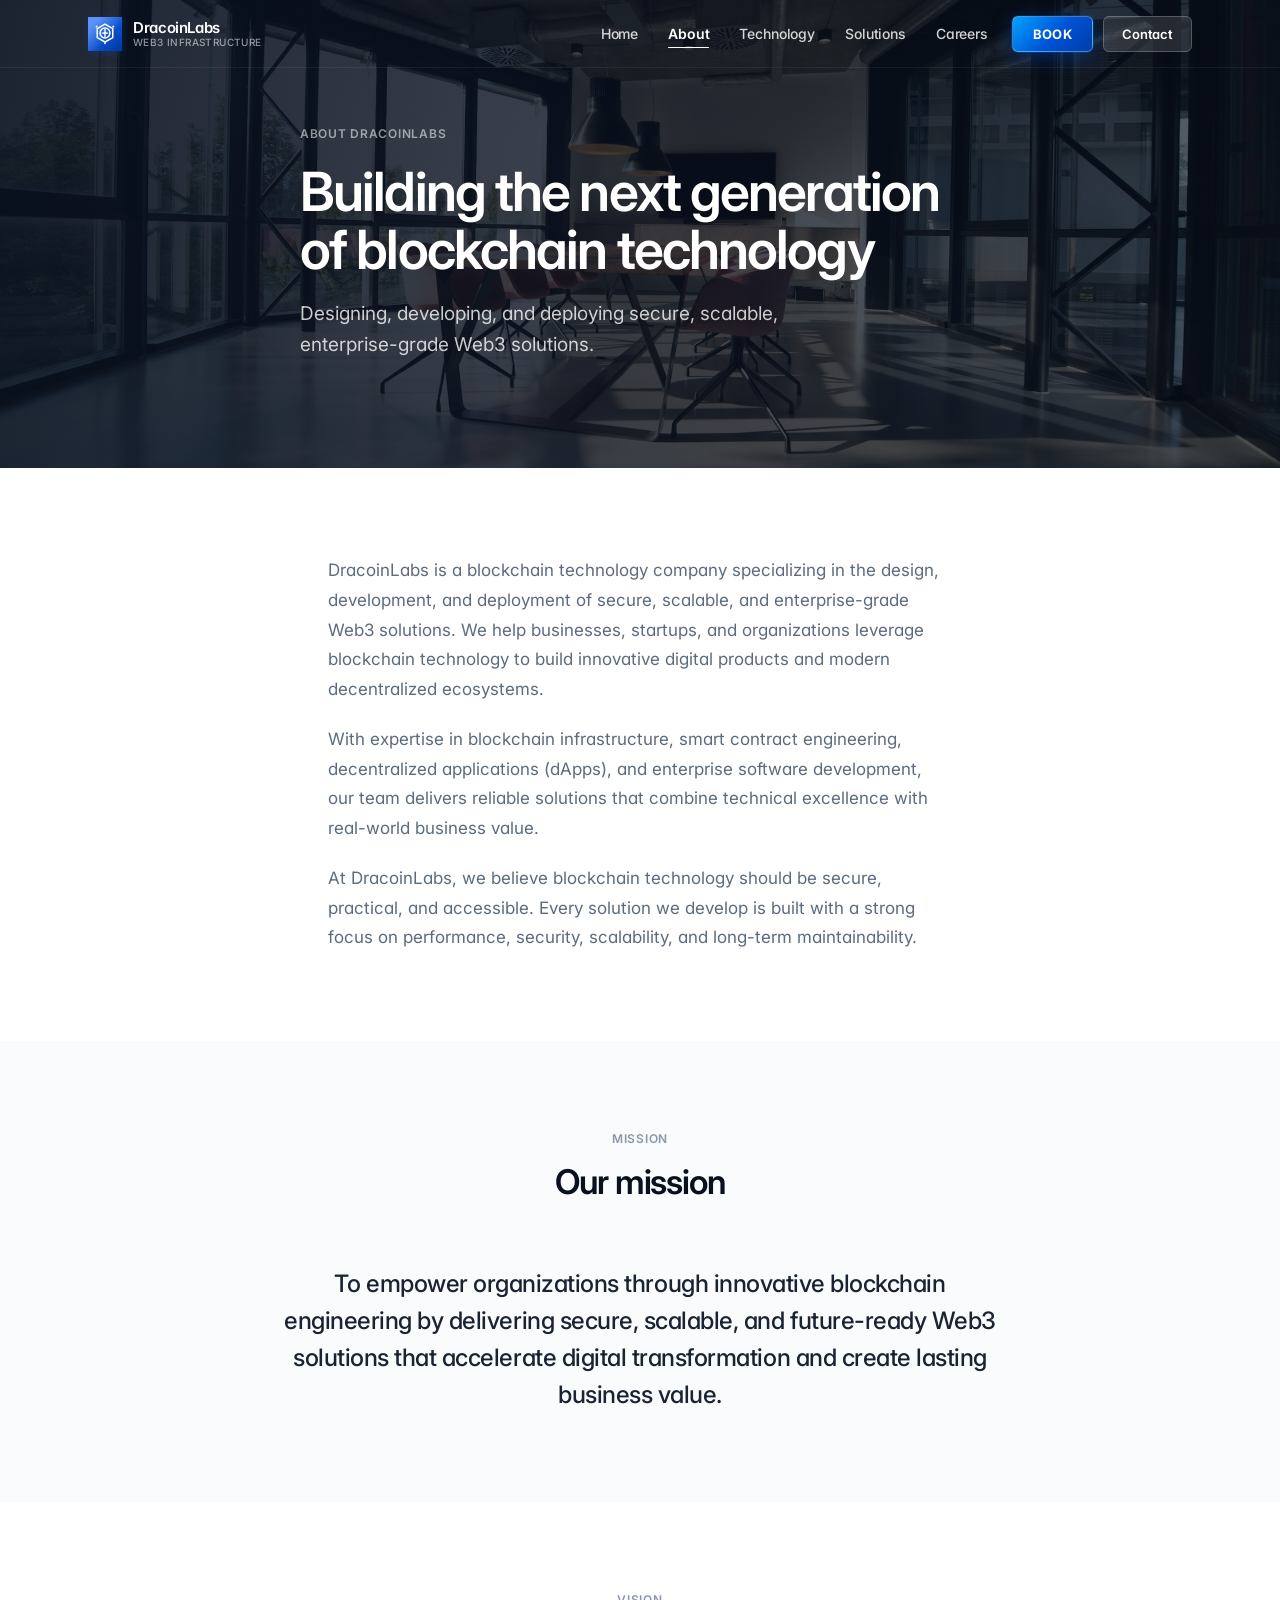
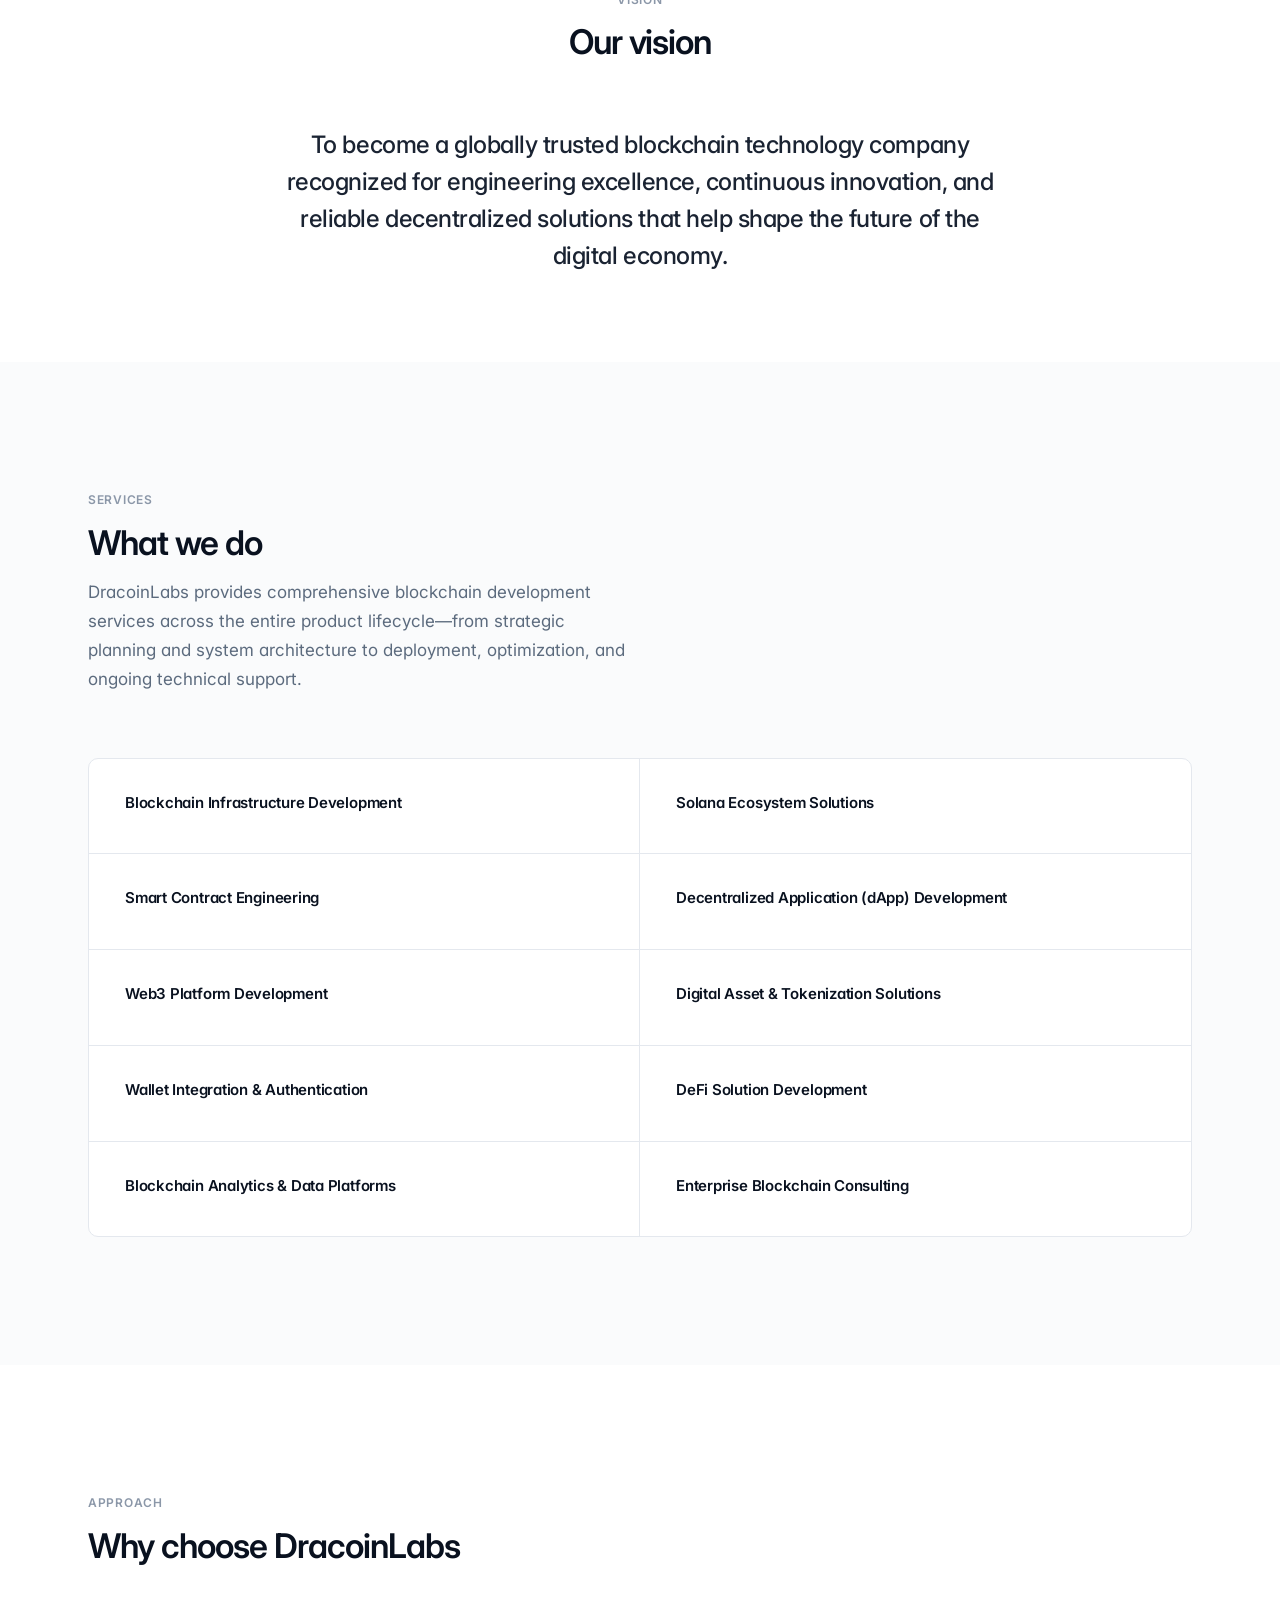
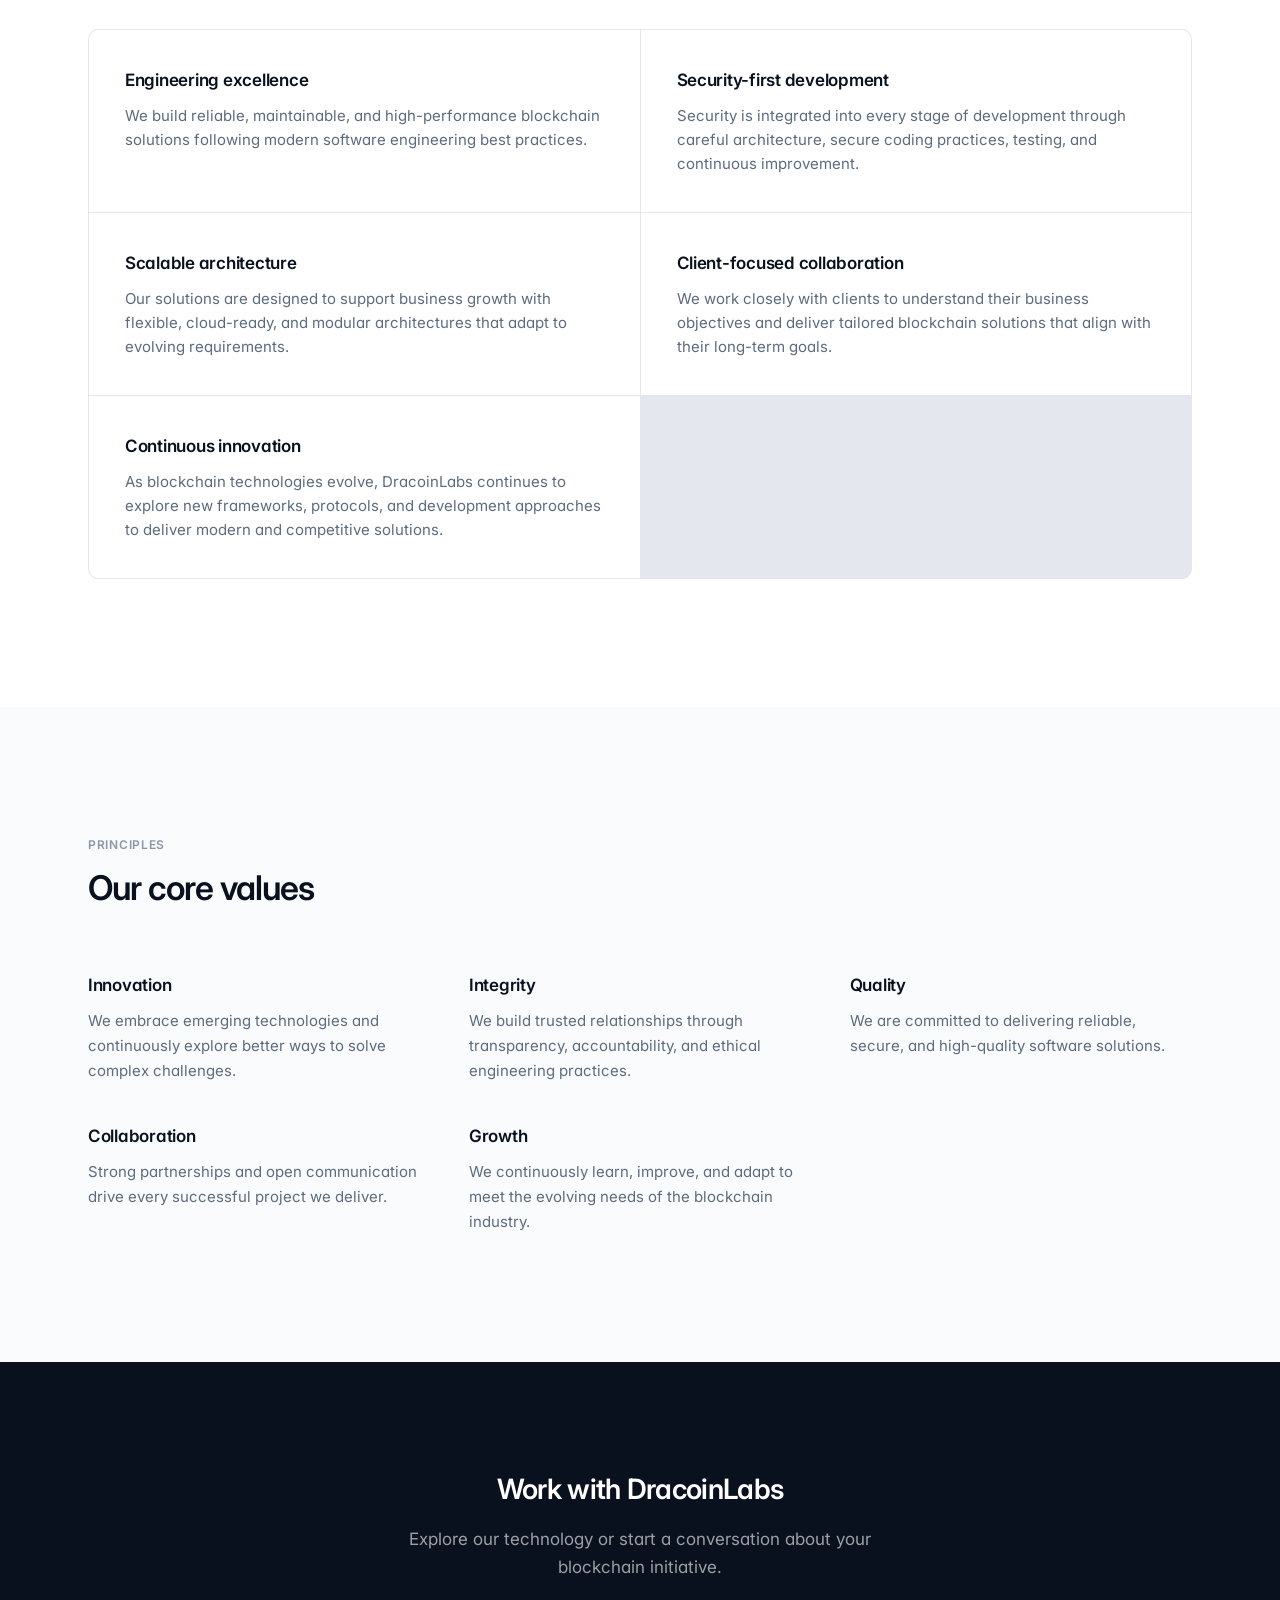
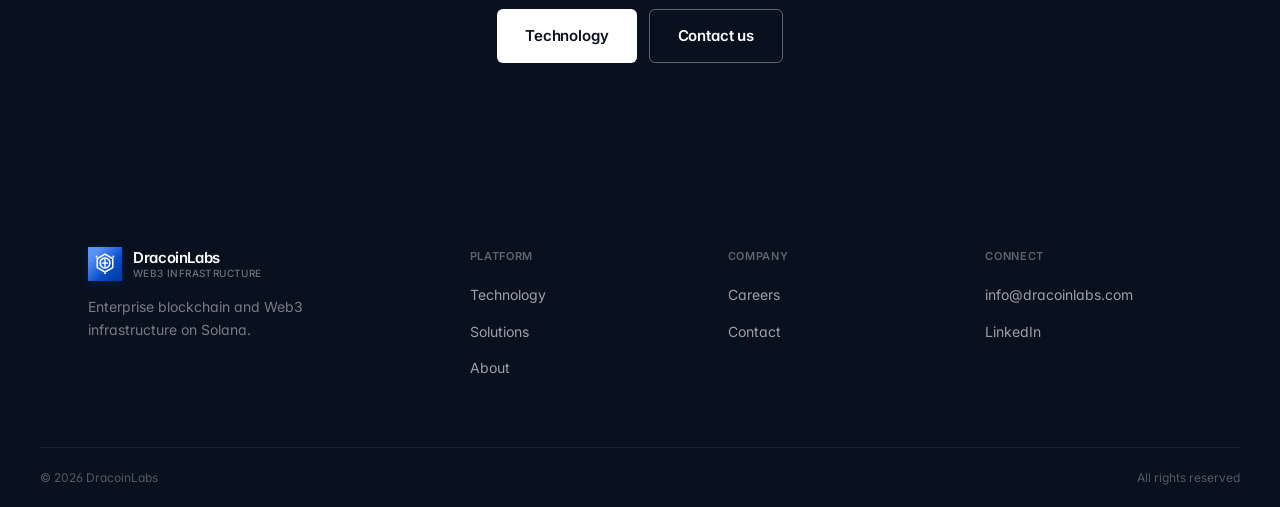
==== about.html @ e988a2a3 "Initial commit - DracoinLabs Company Website" ====
<!DOCTYPE html>
<html lang="en">
<head>
  <meta charset="UTF-8">
  <meta name="viewport" content="width=device-width, initial-scale=1.0">
  <meta name="description" content="About DracoinLabs — Blockchain technology company delivering enterprise Web3 solutions, smart contracts, and Solana development.">
  <title>About | DracoinLabs</title>
  <link rel="icon" type="image/svg+xml" href="assets/favicon.svg">
  <link rel="preconnect" href="https://images.unsplash.com" crossorigin>
  <link rel="preconnect" href="https://fonts.googleapis.com">
  <link rel="preconnect" href="https://fonts.gstatic.com" crossorigin>
  <link href="https://fonts.googleapis.com/css2?family=Inter:wght@400;500;600;700&display=swap" rel="stylesheet">
  <link rel="stylesheet" href="css/style.css">
</head>
<body>
  <header class="header header--dark" id="header">
    <nav class="nav container">
      <a href="index.html" class="logo">
        <img class="logo-mark" src="assets/logo-mark.svg" alt="" width="32" height="32">
        <span class="logo-text"><span class="logo-name">DracoinLabs</span><span class="logo-tagline">Web3 Infrastructure</span></span>
      </a>
      <button class="nav-toggle" id="navToggle" aria-label="Menu"><span></span><span></span><span></span></button>
      <ul class="nav-links" id="navLinks">
        <li><a href="index.html">Home</a></li>
        <li><a href="about.html" class="active">About</a></li>
        <li><a href="technology.html">Technology</a></li>
        <li><a href="solutions.html">Solutions</a></li>
        <li><a href="careers.html">Careers</a></li>
        <li><button type="button" class="nav-book" id="bookBtn" aria-haspopup="dialog">Book</button></li>
        <li><a href="index.html#contact" class="nav-cta">Contact</a></li>
      </ul>
    </nav>
  </header>

  <main>
    <section class="hero hero--short">
      <div class="hero-media">
        <img class="hero-img"
          src="assets/images/hero-about.jpg"
          alt="Bright modern company office with open workspace and natural light"
          width="2400" height="1350" fetchpriority="high">
        <div class="hero-overlay hero-overlay--heavy"></div>
      </div>
      <div class="container hero-body">
        <span class="hero-label">About DracoinLabs</span>
        <h1 class="hero-title">Building the next generation of blockchain technology</h1>
        <p class="hero-lead">Designing, developing, and deploying secure, scalable, enterprise-grade Web3 solutions.</p>
      </div>
    </section>

    <section class="section section--tight">
      <div class="container container--narrow">
        <div class="about-intro" data-reveal>
          <p>DracoinLabs is a blockchain technology company specializing in the design, development, and deployment of secure, scalable, and enterprise-grade Web3 solutions. We help businesses, startups, and organizations leverage blockchain technology to build innovative digital products and modern decentralized ecosystems.</p>
          <p>With expertise in blockchain infrastructure, smart contract engineering, decentralized applications (dApps), and enterprise software development, our team delivers reliable solutions that combine technical excellence with real-world business value.</p>
          <p>At DracoinLabs, we believe blockchain technology should be secure, practical, and accessible. Every solution we develop is built with a strong focus on performance, security, scalability, and long-term maintainability.</p>
        </div>
      </div>
    </section>

    <section class="section section--alt section--tight">
      <div class="container">
        <div class="section-header center" data-reveal>
          <span class="section-label">Mission</span>
          <h2 class="section-title">Our mission</h2>
        </div>
        <div class="mission-quote" data-reveal>
          <p>To empower organizations through innovative blockchain engineering by delivering secure, scalable, and future-ready Web3 solutions that accelerate digital transformation and create lasting business value.</p>
        </div>
      </div>
    </section>

    <section class="section section--tight">
      <div class="container">
        <div class="section-header center" data-reveal>
          <span class="section-label">Vision</span>
          <h2 class="section-title">Our vision</h2>
        </div>
        <div class="mission-quote" data-reveal>
          <p>To become a globally trusted blockchain technology company recognized for engineering excellence, continuous innovation, and reliable decentralized solutions that help shape the future of the digital economy.</p>
        </div>
      </div>
    </section>

    <section class="section section--alt">
      <div class="container">
        <div class="section-header" data-reveal>
          <span class="section-label">Services</span>
          <h2 class="section-title">What we do</h2>
          <p class="section-desc">DracoinLabs provides comprehensive blockchain development services across the entire product lifecycle—from strategic planning and system architecture to deployment, optimization, and ongoing technical support.</p>
        </div>
        <div class="capability-grid">
          <div class="capability-item" data-reveal><h4>Blockchain Infrastructure Development</h4></div>
          <div class="capability-item" data-reveal><h4>Solana Ecosystem Solutions</h4></div>
          <div class="capability-item" data-reveal><h4>Smart Contract Engineering</h4></div>
          <div class="capability-item" data-reveal><h4>Decentralized Application (dApp) Development</h4></div>
          <div class="capability-item" data-reveal><h4>Web3 Platform Development</h4></div>
          <div class="capability-item" data-reveal><h4>Digital Asset &amp; Tokenization Solutions</h4></div>
          <div class="capability-item" data-reveal><h4>Wallet Integration &amp; Authentication</h4></div>
          <div class="capability-item" data-reveal><h4>DeFi Solution Development</h4></div>
          <div class="capability-item" data-reveal><h4>Blockchain Analytics &amp; Data Platforms</h4></div>
          <div class="capability-item" data-reveal><h4>Enterprise Blockchain Consulting</h4></div>
        </div>
      </div>
    </section>

    <section class="section">
      <div class="container">
        <div class="section-header" data-reveal>
          <span class="section-label">Approach</span>
          <h2 class="section-title">Why choose DracoinLabs</h2>
        </div>
        <div class="card-grid card-grid--2">
          <div class="card" data-reveal>
            <h3>Engineering excellence</h3>
            <p>We build reliable, maintainable, and high-performance blockchain solutions following modern software engineering best practices.</p>
          </div>
          <div class="card" data-reveal>
            <h3>Security-first development</h3>
            <p>Security is integrated into every stage of development through careful architecture, secure coding practices, testing, and continuous improvement.</p>
          </div>
          <div class="card" data-reveal>
            <h3>Scalable architecture</h3>
            <p>Our solutions are designed to support business growth with flexible, cloud-ready, and modular architectures that adapt to evolving requirements.</p>
          </div>
          <div class="card" data-reveal>
            <h3>Client-focused collaboration</h3>
            <p>We work closely with clients to understand their business objectives and deliver tailored blockchain solutions that align with their long-term goals.</p>
          </div>
          <div class="card" data-reveal>
            <h3>Continuous innovation</h3>
            <p>As blockchain technologies evolve, DracoinLabs continues to explore new frameworks, protocols, and development approaches to deliver modern and competitive solutions.</p>
          </div>
        </div>
      </div>
    </section>

    <section class="section section--alt">
      <div class="container">
        <div class="section-header" data-reveal>
          <span class="section-label">Principles</span>
          <h2 class="section-title">Our core values</h2>
        </div>
        <div class="values-grid values-grid--5">
          <div class="value-item" data-reveal>
            <h3>Innovation</h3>
            <p>We embrace emerging technologies and continuously explore better ways to solve complex challenges.</p>
          </div>
          <div class="value-item" data-reveal>
            <h3>Integrity</h3>
            <p>We build trusted relationships through transparency, accountability, and ethical engineering practices.</p>
          </div>
          <div class="value-item" data-reveal>
            <h3>Quality</h3>
            <p>We are committed to delivering reliable, secure, and high-quality software solutions.</p>
          </div>
          <div class="value-item" data-reveal>
            <h3>Collaboration</h3>
            <p>Strong partnerships and open communication drive every successful project we deliver.</p>
          </div>
          <div class="value-item" data-reveal>
            <h3>Growth</h3>
            <p>We continuously learn, improve, and adapt to meet the evolving needs of the blockchain industry.</p>
          </div>
        </div>
      </div>
    </section>

    <section class="cta-band">
      <div class="container" data-reveal>
        <h2>Work with DracoinLabs</h2>
        <p>Explore our technology or start a conversation about your blockchain initiative.</p>
        <div class="cta-actions">
          <a href="technology.html" class="btn btn-white btn-lg">Technology</a>
          <a href="index.html#contact" class="btn btn-outline btn-lg">Contact us</a>
        </div>
      </div>
    </section>
  </main>

  <footer class="footer">
    <div class="container footer-grid">
      <div class="footer-brand">
        <a href="index.html" class="logo"><img class="logo-mark" src="assets/logo-mark.svg" alt="" width="32" height="32"><span class="logo-text"><span class="logo-name">DracoinLabs</span><span class="logo-tagline">Web3 Infrastructure</span></span></a>
        <p>Enterprise blockchain and Web3 infrastructure on Solana.</p>
      </div>
      <div class="footer-col"><h4>Platform</h4><ul><li><a href="technology.html">Technology</a></li><li><a href="solutions.html">Solutions</a></li><li><a href="about.html">About</a></li></ul></div>
      <div class="footer-col"><h4>Company</h4><ul><li><a href="careers.html">Careers</a></li><li><a href="index.html#contact">Contact</a></li></ul></div>
      <div class="footer-col"><h4>Connect</h4><ul><li><a href="mailto:info@dracoinlabs.com">info@dracoinlabs.com</a></li><li><a href="https://www.linkedin.com/company/dracoinlabs/" target="_blank" rel="noopener noreferrer">LinkedIn</a></li></ul></div>
    </div>
    <div class="footer-bottom container"><p>&copy; 2026 DracoinLabs</p><p>All rights reserved</p></div>
  </footer>
    <div class="booking-modal" id="bookingModal" role="dialog" aria-modal="true" aria-labelledby="bookingTitle" hidden>
    <div class="booking-dialog">
      <div class="booking-head">
        <div>
          <h2 id="bookingTitle">Book a meeting</h2>
          <p>Schedule a consultation with the DracoinLabs team.</p>
        </div>
        <button type="button" class="booking-close" aria-label="Close">&times;</button>
      </div>
      <div class="booking-calendar">
        <iframe id="bookingFrame" title="DracoinLabs meeting calendar" loading="lazy"></iframe>
      </div>
    </div>
  </div>
  <script src="js/app.js"></script>
  <script src="js/booking.js"></script>
</body>
</html>
---- css/style.css ----
/* DracoinLabs — Enterprise Design System */

:root {
  --ink: #09111f;
  --ink-soft: #1a2332;
  --ink-muted: #3d4f63;
  --text: #243044;
  --text-muted: #5c6b7e;
  --text-light: #8b97a8;
  --white: #ffffff;
  --surface: #fafbfc;
  --surface-raised: #f4f6f8;
  --border: #e4e8ee;
  --border-subtle: #eef1f5;
  --accent: #0051d5;
  --accent-hover: #003da8;
  --accent-muted: rgba(0, 81, 213, 0.08);
  --success: #0d7a55;
  --font: 'Inter', system-ui, -apple-system, BlinkMacSystemFont, sans-serif;
  --header-h: 68px;
  --container: 1200px;
  --container-narrow: 720px;
  --radius: 6px;
  --radius-lg: 10px;
  --shadow-subtle: 0 1px 2px rgba(9, 17, 31, 0.04);
  --shadow-md: 0 8px 32px rgba(9, 17, 31, 0.07);
  --ease: cubic-bezier(0.25, 0.1, 0.25, 1);
  --section-y: clamp(80px, 10vw, 128px);
  --overlay: linear-gradient(
    105deg,
    rgba(9, 17, 31, 0.88) 0%,
    rgba(9, 17, 31, 0.72) 45%,
    rgba(9, 17, 31, 0.55) 100%
  );
  --overlay-heavy: linear-gradient(
    105deg,
    rgba(9, 17, 31, 0.92) 0%,
    rgba(9, 17, 31, 0.78) 50%,
    rgba(9, 17, 31, 0.65) 100%
  );
}

*, *::before, *::after { box-sizing: border-box; margin: 0; padding: 0; }

html {
  scroll-behavior: smooth;
  scroll-padding-top: var(--header-h);
  font-size: 16px;
}

body {
  font-family: var(--font);
  font-size: 1rem;
  line-height: 1.65;
  color: var(--text);
  background: var(--white);
  -webkit-font-smoothing: antialiased;
  -moz-osx-font-smoothing: grayscale;
  font-feature-settings: 'cv02', 'cv03', 'cv04', 'cv11';
}

img { display: block; max-width: 100%; height: auto; }
a { color: inherit; text-decoration: none; }
ul { list-style: none; }

.container {
  width: 100%;
  max-width: var(--container);
  margin: 0 auto;
  padding: 0 clamp(20px, 4vw, 48px);
}

.container--narrow { max-width: var(--container-narrow); }

/* ─── Header ─── */
.header {
  position: fixed;
  top: 0; left: 0; right: 0;
  z-index: 1000;
  height: var(--header-h);
  transition: background 0.4s var(--ease), border-color 0.4s var(--ease);
}

.header--dark { border-bottom: 1px solid rgba(255, 255, 255, 0.06); }
.header--dark .logo-name { color: #fff; }
.header--dark .logo-tagline { color: rgba(255, 255, 255, 0.55); }
.header--dark .nav-links a {
  color: rgba(255, 255, 255, 0.82);
  font-weight: 500;
}
.header--dark .nav-links a:hover { color: #fff; }
.header--dark .nav-links a.active { color: #fff; font-weight: 600; }
.header--dark .nav-toggle span { background: #fff; }

.header--solid {
  background: rgba(255, 255, 255, 0.97);
  backdrop-filter: blur(16px) saturate(180%);
  border-bottom: 1px solid var(--border-subtle);
}
.header--solid .logo-name { color: var(--ink); }
.header--solid .logo-tagline { color: var(--text-light); }
.header--solid .nav-links a { color: var(--ink-muted); }
.header--solid .nav-links a:hover { color: var(--ink); }
.header--solid .nav-links a.active { color: var(--ink); font-weight: 600; }
.header--solid .nav-toggle span { background: var(--ink); }

.nav {
  display: flex;
  align-items: center;
  justify-content: space-between;
  height: 100%;
}

.logo {
  display: flex;
  align-items: center;
  gap: 11px;
}

.logo-mark {
  width: 34px;
  height: 34px;
  flex-shrink: 0;
  box-shadow: 0 2px 8px rgba(0, 81, 213, 0.22);
}

.logo-text {
  display: flex;
  flex-direction: column;
  line-height: 1.15;
  gap: 1px;
}

.logo-name {
  font-size: 15px;
  font-weight: 600;
  letter-spacing: -0.025em;
  color: var(--ink);
}

.logo-tagline {
  font-size: 10px;
  font-weight: 500;
  color: var(--text-light);
  letter-spacing: 0.04em;
  text-transform: uppercase;
}

.nav-links {
  display: flex;
  align-items: center;
  gap: 2px;
}

.nav-links a {
  position: relative;
  padding: 8px 14px;
  font-size: 14px;
  font-weight: 500;
  letter-spacing: -0.01em;
  transition: color 0.2s;
}

.nav-links a.active::after {
  content: '';
  position: absolute;
  bottom: 2px;
  left: 14px;
  right: 14px;
  height: 1.5px;
  background: currentColor;
  border-radius: 1px;
}

.header--dark .nav-links a.active::after { background: #fff; }
.header--solid .nav-links a.active::after { background: var(--accent); }

.nav-cta {
  margin-left: 8px;
  padding: 9px 18px !important;
  font-weight: 600 !important;
  font-size: 13px !important;
  letter-spacing: -0.01em;
  background: var(--accent) !important;
  color: #fff !important;
  border-radius: var(--radius);
  transition: background 0.2s !important;
}
.nav-cta::after { display: none !important; }
.nav-cta:hover { background: var(--accent-hover) !important; }

.header--dark .nav-cta {
  background: rgba(255, 255, 255, 0.12) !important;
  color: #fff !important;
  border: 1px solid rgba(255, 255, 255, 0.22);
}
.header--dark .nav-cta:hover {
  background: rgba(255, 255, 255, 0.2) !important;
}

.nav-book {
  margin-left: 8px;
  padding: 9px 20px !important;
  font-family: inherit;
  font-size: 13px !important;
  font-weight: 700 !important;
  letter-spacing: 0.02em;
  text-transform: uppercase;
  color: #fff !important;
  background: linear-gradient(135deg, #00A3FF 0%, #0051D5 55%, #003DA8 100%) !important;
  border: 1px solid rgba(255, 255, 255, 0.28);
  border-radius: var(--radius);
  cursor: pointer;
  box-shadow: 0 0 0 1px rgba(0, 163, 255, 0.15), 0 6px 20px rgba(0, 81, 213, 0.38);
  transition: transform 0.2s var(--ease), box-shadow 0.2s var(--ease), filter 0.2s !important;
}

.nav-book:hover {
  transform: translateY(-1px);
  filter: brightness(1.06);
  box-shadow: 0 0 0 1px rgba(0, 163, 255, 0.25), 0 10px 28px rgba(0, 81, 213, 0.45);
}

.header--solid .nav-book {
  border-color: rgba(0, 81, 213, 0.2);
  box-shadow: 0 0 0 1px rgba(0, 81, 213, 0.1), 0 6px 18px rgba(0, 81, 213, 0.28);
}

/* Booking modal */
.booking-modal {
  position: fixed;
  inset: 0;
  z-index: 3000;
  background: rgba(9, 17, 31, 0.62);
  backdrop-filter: blur(6px);
  display: flex;
  align-items: center;
  justify-content: center;
  padding: 20px;
  opacity: 0;
  visibility: hidden;
  transition: opacity 0.3s, visibility 0.3s;
}

.booking-modal.open {
  opacity: 1;
  visibility: visible;
}

.booking-dialog {
  background: var(--white);
  border: 1px solid var(--border);
  border-radius: var(--radius-lg);
  width: 100%;
  max-width: 920px;
  max-height: 90vh;
  overflow: hidden;
  box-shadow: var(--shadow-md);
  transform: translateY(12px) scale(0.98);
  transition: transform 0.3s var(--ease);
}

.booking-modal.open .booking-dialog {
  transform: none;
}

.booking-head {
  display: flex;
  align-items: flex-start;
  justify-content: space-between;
  gap: 16px;
  padding: 20px 24px 16px;
  border-bottom: 1px solid var(--border-subtle);
}

.booking-head h2 {
  font-size: 1.25rem;
  font-weight: 600;
  color: var(--ink);
  letter-spacing: -0.02em;
  margin-bottom: 4px;
}

.booking-head p {
  font-size: 14px;
  color: var(--text-muted);
}

.booking-close {
  background: none;
  border: none;
  color: var(--text-light);
  font-size: 28px;
  line-height: 1;
  cursor: pointer;
  padding: 2px 6px;
  margin: -4px -6px 0 0;
}

.booking-close:hover { color: var(--ink); }

.booking-calendar {
  height: min(72vh, 680px);
  background: var(--surface);
}

.booking-calendar iframe {
  display: block;
  width: 100%;
  height: 100%;
  border: 0;
}

.nav-toggle {
  display: none;
  flex-direction: column;
  gap: 5px;
  padding: 8px;
  background: none;
  border: none;
  cursor: pointer;
}
.nav-toggle span {
  display: block;
  width: 20px;
  height: 1.5px;
  background: var(--ink);
  transition: transform 0.3s, opacity 0.3s;
}
.nav-toggle.open span:nth-child(1) { transform: translateY(6.5px) rotate(45deg); }
.nav-toggle.open span:nth-child(2) { opacity: 0; }
.nav-toggle.open span:nth-child(3) { transform: translateY(-6.5px) rotate(-45deg); }

/* ─── Hero ─── */
.hero {
  position: relative;
  min-height: 100svh;
  display: flex;
  align-items: flex-end;
  overflow: hidden;
}
.hero--short {
  min-height: clamp(420px, 52vh, 560px);
  align-items: center;
}

.hero-media {
  position: absolute;
  inset: 0;
  z-index: 0;
}

.hero-img {
  position: absolute;
  inset: 0;
  width: 100%;
  height: 100%;
  object-fit: cover;
  object-position: center center;
}

.hero-overlay {
  position: absolute;
  inset: 0;
  background: var(--overlay);
}
.hero-overlay--heavy { background: var(--overlay-heavy); }

.hero-body {
  position: relative;
  z-index: 1;
  width: 100%;
  padding: calc(var(--header-h) + 48px) 0 clamp(64px, 8vw, 96px);
  color: #fff;
}

.hero--short .hero-body {
  padding: calc(var(--header-h) + 40px) 0 56px;
  max-width: 680px;
}

.hero-inner {
  max-width: 640px;
}

.hero-label {
  display: block;
  font-size: 12px;
  font-weight: 600;
  letter-spacing: 0.06em;
  text-transform: uppercase;
  color: rgba(255, 255, 255, 0.55);
  margin-bottom: 20px;
}

.hero-title {
  font-size: clamp(2.125rem, 4.8vw, 3.375rem);
  font-weight: 600;
  line-height: 1.06;
  letter-spacing: -0.035em;
  margin-bottom: 20px;
}

.hero-lead {
  font-size: clamp(1rem, 1.8vw, 1.1875rem);
  line-height: 1.65;
  font-weight: 400;
  color: rgba(255, 255, 255, 0.78);
  margin-bottom: 36px;
  max-width: 520px;
}

.hero-actions {
  display: flex;
  flex-wrap: wrap;
  gap: 12px;
  margin-bottom: 0;
}

.hero-trust {
  margin-top: 48px;
  padding-top: 32px;
  border-top: 1px solid rgba(255, 255, 255, 0.12);
  display: flex;
  flex-wrap: wrap;
  gap: clamp(24px, 4vw, 48px);
}

.hero-trust-item {
  font-size: 13px;
  color: rgba(255, 255, 255, 0.55);
  letter-spacing: -0.01em;
}
.hero-trust-item strong {
  display: block;
  font-size: 14px;
  font-weight: 600;
  color: rgba(255, 255, 255, 0.92);
  margin-bottom: 2px;
  letter-spacing: -0.02em;
}

/* ─── Buttons ─── */
.btn {
  display: inline-flex;
  align-items: center;
  justify-content: center;
  gap: 8px;
  padding: 13px 24px;
  font-family: var(--font);
  font-size: 14px;
  font-weight: 600;
  letter-spacing: -0.01em;
  border-radius: var(--radius);
  border: none;
  cursor: pointer;
  transition: background 0.2s, border-color 0.2s, color 0.2s;
}
.btn-primary {
  background: var(--accent);
  color: #fff;
}
.btn-primary:hover { background: var(--accent-hover); }
.btn-white {
  background: #fff;
  color: var(--ink);
}
.btn-white:hover { background: rgba(255, 255, 255, 0.92); }
.btn-outline {
  background: transparent;
  color: #fff;
  border: 1px solid rgba(255, 255, 255, 0.35);
}
.btn-outline:hover {
  background: rgba(255, 255, 255, 0.08);
  border-color: rgba(255, 255, 255, 0.55);
}
.btn-lg { padding: 14px 28px; font-size: 15px; }
.btn-full { width: 100%; }
.btn.loading { opacity: 0.65; pointer-events: none; }

/* ─── Sections ─── */
.section {
  padding: var(--section-y) 0;
}
.section--alt { background: var(--surface); }
.section--tight { padding: clamp(56px, 7vw, 88px) 0; }

.section-label {
  display: block;
  font-size: 12px;
  font-weight: 600;
  letter-spacing: 0.06em;
  text-transform: uppercase;
  color: var(--text-light);
  margin-bottom: 14px;
}

.section-title {
  font-size: clamp(1.625rem, 3vw, 2.125rem);
  font-weight: 600;
  letter-spacing: -0.03em;
  line-height: 1.12;
  color: var(--ink);
  margin-bottom: 16px;
}

.section-desc {
  font-size: 1.0625rem;
  color: var(--text-muted);
  line-height: 1.7;
  max-width: 540px;
  font-weight: 400;
}

.section-header { margin-bottom: clamp(40px, 5vw, 64px); }
.section-header.center { text-align: center; }
.section-header.center .section-desc { margin: 0 auto; }

/* ─── Editorial statement ─── */
.statement {
  padding: clamp(64px, 8vw, 96px) 0;
  border-bottom: 1px solid var(--border-subtle);
}
.statement-text {
  font-size: clamp(1.375rem, 2.5vw, 1.75rem);
  font-weight: 500;
  line-height: 1.45;
  letter-spacing: -0.025em;
  color: var(--ink-soft);
  max-width: 820px;
}

/* ─── Link rows (replaces icon cards) ─── */
.link-rows {
  border-top: 1px solid var(--border);
}

.link-row {
  display: grid;
  grid-template-columns: 1fr auto;
  align-items: center;
  gap: 32px;
  padding: clamp(28px, 3.5vw, 40px) 0;
  border-bottom: 1px solid var(--border);
  transition: opacity 0.2s;
}
.link-row:hover { opacity: 0.75; }
.link-row:hover .link-row-arrow { transform: translateX(4px); }

.link-row-content h3 {
  font-size: 1.125rem;
  font-weight: 600;
  letter-spacing: -0.02em;
  color: var(--ink);
  margin-bottom: 6px;
}
.link-row-content p {
  font-size: 15px;
  color: var(--text-muted);
  line-height: 1.6;
  max-width: 560px;
}

.link-row-arrow {
  font-size: 20px;
  color: var(--text-light);
  transition: transform 0.25s var(--ease);
  flex-shrink: 0;
}

/* ─── Capability grid (replaces pill tags) ─── */
.capability-grid {
  display: grid;
  grid-template-columns: repeat(2, 1fr);
  gap: 0;
  border: 1px solid var(--border);
  border-radius: var(--radius-lg);
  overflow: hidden;
  background: var(--white);
}

.capability-item {
  padding: clamp(24px, 3vw, 32px) clamp(24px, 3vw, 36px);
  border-bottom: 1px solid var(--border);
  border-right: 1px solid var(--border);
}
.capability-item:nth-child(2n) { border-right: none; }
.capability-item:nth-last-child(-n+2) { border-bottom: none; }

.capability-item h4 {
  font-size: 15px;
  font-weight: 600;
  letter-spacing: -0.015em;
  color: var(--ink);
  margin-bottom: 6px;
}
.capability-item p {
  font-size: 14px;
  color: var(--text-muted);
  line-height: 1.55;
}

/* ─── Cards ─── */
.card {
  background: var(--white);
  border: 1px solid var(--border);
  border-radius: var(--radius-lg);
  padding: clamp(28px, 3vw, 36px);
  transition: border-color 0.25s, box-shadow 0.25s;
}
.card:hover {
  border-color: #cdd3dc;
  box-shadow: var(--shadow-subtle);
}
.card h3 {
  font-size: 1.0625rem;
  font-weight: 600;
  color: var(--ink);
  margin-bottom: 10px;
  letter-spacing: -0.015em;
}
.card p {
  font-size: 15px;
  color: var(--text-muted);
  line-height: 1.6;
  margin-bottom: 0;
}
.card p + p { margin-top: 12px; }

.card-grid {
  display: grid;
  grid-template-columns: repeat(3, 1fr);
  gap: 1px;
  background: var(--border);
  border: 1px solid var(--border);
  border-radius: var(--radius-lg);
  overflow: hidden;
}
.card-grid .card {
  border: none;
  border-radius: 0;
  margin: 0;
}
.card-grid .card:hover {
  box-shadow: none;
  background: var(--surface);
}
.card-grid--2 { grid-template-columns: repeat(2, 1fr); }

/* ─── CTA band ─── */
.cta-band {
  padding: clamp(72px, 9vw, 104px) 0;
  background: var(--ink);
  text-align: center;
}
.cta-band h2 {
  font-size: clamp(1.375rem, 2.5vw, 1.75rem);
  font-weight: 600;
  color: #fff;
  letter-spacing: -0.025em;
  margin-bottom: 12px;
}
.cta-band p {
  font-size: 1.0625rem;
  color: rgba(255, 255, 255, 0.6);
  margin-bottom: 28px;
  max-width: 480px;
  margin-left: auto;
  margin-right: auto;
  line-height: 1.65;
}

/* ─── Contact ─── */
.contact-grid {
  display: grid;
  grid-template-columns: 1fr 1.1fr;
  gap: clamp(48px, 6vw, 80px);
  align-items: start;
}

.contact-details { margin-top: 40px; }

.contact-item {
  display: flex;
  gap: 16px;
  padding: 20px 0;
  border-bottom: 1px solid var(--border-subtle);
}
.contact-item:first-child { padding-top: 0; }
.contact-item:last-child { border-bottom: none; }

.contact-item svg {
  width: 20px;
  height: 20px;
  color: var(--text-light);
  flex-shrink: 0;
  margin-top: 2px;
}

.contact-item strong {
  display: block;
  font-size: 11px;
  font-weight: 600;
  text-transform: uppercase;
  letter-spacing: 0.05em;
  color: var(--text-light);
  margin-bottom: 4px;
}
.contact-item a {
  color: var(--ink);
  font-weight: 500;
  font-size: 15px;
  transition: color 0.2s;
}
.contact-item a:hover { color: var(--accent); }
.contact-item span { color: var(--text); font-size: 15px; }

.contact-address {
  font-style: normal;
  color: var(--text);
  font-size: 15px;
  line-height: 1.6;
}

.contact-map {
  margin-top: clamp(48px, 6vw, 72px);
  border: 1px solid var(--border);
  border-radius: var(--radius-lg);
  overflow: hidden;
  background: var(--surface);
}

.contact-map-frame {
  position: relative;
  height: 380px;
  line-height: 0;
}

.contact-map-frame iframe {
  display: block;
  width: 100%;
  height: 100%;
  border: 0;
}

.contact-map-pin {
  position: absolute;
  top: 50%;
  left: 50%;
  transform: translate(-50%, -100%);
  pointer-events: none;
  z-index: 2;
  filter: drop-shadow(0 2px 6px rgba(9, 17, 31, 0.3));
}

.contact-map-link {
  display: block;
  padding: 12px 16px;
  font-size: 13px;
  font-weight: 600;
  color: var(--accent);
  text-align: center;
  border-top: 1px solid var(--border-subtle);
  background: var(--white);
  transition: background 0.2s, color 0.2s;
}

.contact-map-link:hover {
  background: var(--accent-muted);
  color: var(--accent-hover);
}

.contact-form {
  padding: clamp(32px, 4vw, 44px);
  background: var(--surface);
  border-color: var(--border-subtle);
}

.form-row { display: grid; grid-template-columns: 1fr 1fr; gap: 16px; }
.form-group { margin-bottom: 18px; }
.form-group label {
  display: block;
  font-size: 13px;
  font-weight: 600;
  color: var(--ink-muted);
  margin-bottom: 7px;
  letter-spacing: -0.01em;
}
.form-group input,
.form-group select,
.form-group textarea {
  width: 100%;
  padding: 11px 14px;
  font-family: var(--font);
  font-size: 15px;
  color: var(--text);
  background: var(--white);
  border: 1px solid var(--border);
  border-radius: var(--radius);
  transition: border-color 0.2s, box-shadow 0.2s;
}
.form-group input::placeholder,
.form-group textarea::placeholder { color: var(--text-light); }
.form-group input:focus,
.form-group select:focus,
.form-group textarea:focus {
  outline: none;
  border-color: var(--accent);
  box-shadow: 0 0 0 3px var(--accent-muted);
}
.form-group select {
  appearance: none;
  background-image: url("data:image/svg+xml,%3Csvg xmlns='http://www.w3.org/2000/svg' width='16' height='16' fill='none' stroke='%238b97a8' stroke-width='1.5'%3E%3Cpath d='M4 6l4 4 4-4'/%3E%3C/svg%3E");
  background-repeat: no-repeat;
  background-position: right 12px center;
  padding-right: 36px;
  cursor: pointer;
}
.form-group textarea { resize: vertical; min-height: 120px; }
.form-status { margin-top: 14px; font-size: 14px; text-align: center; }
.form-status.success { color: var(--success); }
.form-status.error { color: #c53030; }

/* ─── Footer ─── */
.footer {
  background: var(--ink);
  color: rgba(255, 255, 255, 0.65);
  padding: clamp(56px, 7vw, 80px) 0 0;
}
.footer .logo-name { color: #fff; }
.footer .logo-tagline { color: rgba(255, 255, 255, 0.4); }

.footer-grid {
  display: grid;
  grid-template-columns: 1.6fr 1fr 1fr 1fr;
  gap: clamp(32px, 4vw, 56px);
  padding-bottom: clamp(40px, 5vw, 56px);
}

.footer-brand p {
  margin-top: 14px;
  font-size: 14px;
  line-height: 1.65;
  max-width: 260px;
  color: rgba(255, 255, 255, 0.45);
}

.footer-col h4 {
  font-size: 11px;
  font-weight: 600;
  letter-spacing: 0.06em;
  text-transform: uppercase;
  color: rgba(255, 255, 255, 0.35);
  margin-bottom: 16px;
}
.footer-col li { margin-bottom: 10px; }
.footer-col a {
  font-size: 14px;
  color: rgba(255, 255, 255, 0.6);
  transition: color 0.2s;
}
.footer-col a:hover { color: #fff; }

.footer-bottom {
  padding: 20px 0;
  border-top: 1px solid rgba(255, 255, 255, 0.06);
  display: flex;
  justify-content: space-between;
  align-items: center;
  flex-wrap: wrap;
  gap: 12px;
  font-size: 12px;
  color: rgba(255, 255, 255, 0.3);
}

/* ─── About ─── */
.mission-quote {
  max-width: var(--container-narrow);
  margin: 0 auto;
  text-align: center;
}
.mission-quote p {
  font-size: clamp(1.25rem, 2.2vw, 1.5rem);
  line-height: 1.55;
  letter-spacing: -0.02em;
  color: var(--ink-soft);
  font-weight: 500;
}

.about-intro p {
  font-size: 1.0625rem;
  color: var(--text-muted);
  line-height: 1.75;
  margin-bottom: 20px;
}
.about-intro p:last-child { margin-bottom: 0; }
.about-intro strong {
  color: var(--ink);
  font-weight: 600;
}

.values-grid--5 {
  grid-template-columns: repeat(5, 1fr);
}

.timeline { max-width: var(--container-narrow); margin: 0 auto; }
.timeline-item {
  display: grid;
  grid-template-columns: 80px 1fr;
  gap: clamp(20px, 3vw, 40px);
  padding: clamp(24px, 3vw, 32px) 0;
  border-bottom: 1px solid var(--border-subtle);
}
.timeline-item:last-child { border-bottom: none; }
.timeline-year {
  font-size: 14px;
  font-weight: 600;
  color: var(--text-light);
  letter-spacing: -0.01em;
  padding-top: 2px;
}
.timeline-item h3 {
  font-size: 1.0625rem;
  font-weight: 600;
  color: var(--ink);
  margin-bottom: 6px;
  letter-spacing: -0.015em;
}
.timeline-item p {
  font-size: 15px;
  color: var(--text-muted);
  line-height: 1.65;
}

.values-grid {
  display: grid;
  grid-template-columns: repeat(3, 1fr);
  gap: clamp(24px, 3vw, 40px);
}
.value-item h3 {
  font-size: 1.0625rem;
  font-weight: 600;
  color: var(--ink);
  margin-bottom: 10px;
  letter-spacing: -0.015em;
}
.value-item p {
  font-size: 15px;
  color: var(--text-muted);
  line-height: 1.65;
}

/* ─── Technology ─── */
.tech-grid {
  display: grid;
  grid-template-columns: repeat(3, 1fr);
  gap: clamp(24px, 3vw, 32px);
}

.process-row {
  display: grid;
  grid-template-columns: repeat(4, 1fr);
  gap: clamp(20px, 2.5vw, 28px);
}
.process-step {
  padding: clamp(24px, 3vw, 32px);
  background: var(--white);
  border: 1px solid var(--border);
  border-radius: var(--radius-lg);
}
.process-num {
  font-size: 12px;
  font-weight: 600;
  color: var(--text-light);
  letter-spacing: 0.04em;
  margin-bottom: 14px;
}
.process-step h3 {
  font-size: 1rem;
  font-weight: 600;
  color: var(--ink);
  margin-bottom: 8px;
  letter-spacing: -0.015em;
}
.process-step p {
  font-size: 14px;
  color: var(--text-muted);
  line-height: 1.6;
}

.solutions-intro {
  max-width: 620px;
  margin: 0 auto;
  text-align: center;
  font-size: 1.0625rem;
  color: var(--text-muted);
  line-height: 1.7;
}

/* ─── Careers / Job ─── */
.job-card { display: block; }
.job-card-header {
  display: flex;
  justify-content: space-between;
  align-items: flex-start;
  gap: 16px;
  margin-bottom: 10px;
}
.job-card h3 {
  font-size: 1.1875rem;
  font-weight: 600;
  color: var(--ink);
  letter-spacing: -0.02em;
}
.job-badge {
  padding: 4px 10px;
  font-size: 11px;
  font-weight: 600;
  letter-spacing: 0.02em;
  color: var(--success);
  background: rgba(13, 122, 85, 0.08);
  border-radius: var(--radius);
  flex-shrink: 0;
}
.job-meta {
  display: flex;
  flex-wrap: wrap;
  gap: 16px;
  font-size: 14px;
  color: var(--text-muted);
  margin: 14px 0 18px;
}
.job-link {
  font-size: 14px;
  font-weight: 600;
  color: var(--accent);
}

.job-layout {
  display: grid;
  grid-template-columns: 1fr 280px;
  gap: clamp(40px, 5vw, 64px);
  padding: clamp(48px, 6vw, 72px) 0 var(--section-y);
}

.job-section { margin-bottom: clamp(36px, 4vw, 48px); }
.job-section h2 {
  font-size: 1.125rem;
  font-weight: 600;
  color: var(--ink);
  margin-bottom: 18px;
  letter-spacing: -0.015em;
}
.job-section p,
.job-list-items li {
  color: var(--text-muted);
  line-height: 1.7;
  font-size: 15px;
}
.job-list-items li {
  position: relative;
  padding: 5px 0 5px 16px;
}
.job-list-items li::before {
  content: '';
  position: absolute;
  left: 0; top: 13px;
  width: 4px; height: 4px;
  background: var(--text-light);
  border-radius: 50%;
}

.resp-group { margin-bottom: 22px; }
.resp-group h3 {
  font-size: 15px;
  font-weight: 600;
  color: var(--ink);
  margin-bottom: 10px;
}
.skills-block { margin-bottom: 24px; }
.skills-block h3 {
  font-size: 15px;
  font-weight: 600;
  color: var(--ink);
  margin-bottom: 12px;
}
.apply-checklist h3 {
  font-size: 15px;
  font-weight: 600;
  color: var(--ink);
  margin: 28px 0 12px;
}

.skill-tags { display: flex; flex-wrap: wrap; gap: 8px; }
.skill-tags span {
  padding: 7px 12px;
  font-size: 13px;
  background: var(--surface);
  border: 1px solid var(--border-subtle);
  border-radius: var(--radius);
  color: var(--ink-muted);
}

.scope-grid,
.deliverables-grid,
.compensation-cards { display: grid; gap: 16px; }
.scope-grid { grid-template-columns: 1fr 1fr; }
.deliverables-grid { grid-template-columns: repeat(2, 1fr); }
.compensation-cards { grid-template-columns: 1fr 1fr; margin: 24px 0 12px; }
.compensation-cards--3 { grid-template-columns: repeat(3, 1fr); }
.compensation-cards--single { grid-template-columns: 1fr; margin-top: 12px; }
.hero-subtitle {
  font-size: 1.0625rem;
  color: rgba(255, 255, 255, 0.7);
  margin-bottom: 20px;
  letter-spacing: -0.01em;
}

.job-list { display: flex; flex-direction: column; gap: 16px; }

.apply-notice {
  padding: 16px 20px;
  margin-bottom: 24px;
  background: var(--surface);
  border: 1px solid var(--border-subtle);
  border-radius: var(--radius-lg);
  font-size: 14px;
  color: var(--ink-muted);
  line-height: 1.6;
}
.apply-notice strong { color: var(--ink); font-weight: 600; }

.comp-label {
  font-size: 11px;
  font-weight: 600;
  text-transform: uppercase;
  letter-spacing: 0.05em;
  color: var(--text-light);
}
.comp-value {
  font-size: 1.1875rem;
  font-weight: 600;
  color: var(--ink);
  display: block;
  margin: 6px 0;
  letter-spacing: -0.02em;
}
.comp-note { font-size: 13px; color: var(--text-muted); }
.comp-disclaimer { font-size: 14px; color: var(--text-muted); }

.job-tags { display: flex; flex-wrap: wrap; gap: 8px; margin-bottom: 20px; }
.job-tag {
  padding: 5px 12px;
  font-size: 12px;
  font-weight: 500;
  color: rgba(255, 255, 255, 0.85);
  background: rgba(255, 255, 255, 0.1);
  border: 1px solid rgba(255, 255, 255, 0.15);
  border-radius: var(--radius);
}

.breadcrumb {
  display: inline-block;
  font-size: 13px;
  color: rgba(255, 255, 255, 0.55);
  margin-bottom: 20px;
  transition: color 0.2s;
}
.breadcrumb:hover { color: #fff; }

.hero-body .comp-card {
  background: rgba(255, 255, 255, 0.97);
  border-color: transparent;
}
.hero-body .comp-disclaimer { color: rgba(255, 255, 255, 0.55); }

.hiring-steps li {
  position: relative;
  padding: 14px 0 14px 36px;
  border-bottom: 1px solid var(--border-subtle);
  font-size: 15px;
  color: var(--text-muted);
}
.hiring-steps li::before {
  content: '';
  position: absolute;
  left: 0; top: 18px;
  width: 6px; height: 6px;
  background: var(--accent);
  border-radius: 50%;
}
.hiring-steps li strong { color: var(--ink); font-weight: 600; }

.sidebar-sticky { position: sticky; top: calc(var(--header-h) + 24px); }
.sidebar-card h3 {
  font-size: 15px;
  font-weight: 600;
  color: var(--ink);
  margin-bottom: 16px;
}
.sidebar-details li {
  display: flex;
  gap: 12px;
  padding: 14px 0;
  border-bottom: 1px solid var(--border-subtle);
  font-size: 14px;
}
.sidebar-details svg {
  width: 18px;
  height: 18px;
  color: var(--text-light);
  flex-shrink: 0;
  margin-top: 1px;
}
.sidebar-details strong {
  display: block;
  font-size: 11px;
  font-weight: 600;
  text-transform: uppercase;
  letter-spacing: 0.04em;
  color: var(--text-light);
  margin-bottom: 2px;
}

.apply-grid {
  display: grid;
  grid-template-columns: 1fr 1.1fr;
  gap: clamp(40px, 5vw, 64px);
}

.about-list li {
  display: flex;
  gap: 10px;
  padding: 7px 0;
  font-size: 15px;
  color: var(--ink-muted);
}
.about-list li svg {
  width: 16px;
  height: 16px;
  color: var(--accent);
  flex-shrink: 0;
  margin-top: 4px;
}

.deliverable-num {
  font-size: 12px;
  font-weight: 600;
  color: var(--text-light);
  margin-bottom: 8px;
  display: block;
}

.comp-card { padding: 24px; }

.scope-card h3,
.deliverable-card h3 {
  font-size: 1rem;
  font-weight: 600;
  color: var(--ink);
  margin-bottom: 10px;
}
.ideal-card p { margin-bottom: 12px; }
.ideal-card p:last-child { margin-bottom: 0; }
.section-intro { margin-bottom: 20px; color: var(--text-muted); }
.section--flush-top { padding-top: 0; }
.cta-actions { display: flex; gap: 12px; justify-content: center; flex-wrap: wrap; }

/* ─── Portfolio ─── */
.portfolio-filters {
  display: flex;
  flex-wrap: wrap;
  justify-content: center;
  gap: 8px;
  margin-bottom: clamp(32px, 4vw, 48px);
}

.portfolio-filter-btn {
  padding: 9px 18px;
  font-family: inherit;
  font-size: 13px;
  font-weight: 500;
  color: var(--text-muted);
  background: var(--white);
  border: 1px solid var(--border);
  border-radius: 100px;
  cursor: pointer;
  transition: color 0.2s, border-color 0.2s, background 0.2s;
}

.portfolio-filter-btn:hover {
  color: var(--ink);
  border-color: #cdd3dc;
}

.portfolio-filter-btn.active {
  color: #fff;
  background: var(--accent);
  border-color: var(--accent);
}

.portfolio-grid {
  display: grid;
  grid-template-columns: repeat(3, 1fr);
  gap: 24px;
}

.card--portfolio {
  display: flex;
  flex-direction: column;
  opacity: 0;
  transform: translateY(16px);
  animation: cardFadeIn 0.5s var(--ease) forwards;
}

@keyframes cardFadeIn {
  to { opacity: 1; transform: none; }
}

.card-top {
  display: flex;
  justify-content: space-between;
  align-items: flex-start;
  gap: 12px;
  margin-bottom: 14px;
}

.card-cat {
  font-size: 11px;
  font-weight: 600;
  letter-spacing: 0.06em;
  text-transform: uppercase;
  color: var(--accent);
}

.status-badge {
  padding: 4px 10px;
  font-size: 11px;
  font-weight: 600;
  border-radius: 100px;
  flex-shrink: 0;
}

.status-badge--production { background: rgba(13, 122, 85, 0.1); color: var(--success); }
.status-badge--beta { background: var(--accent-muted); color: var(--accent); }
.status-badge--development { background: rgba(217, 119, 6, 0.1); color: #b45309; }
.status-badge--soon { background: var(--surface-raised); color: var(--text-muted); }

.card-tech {
  display: flex;
  flex-wrap: wrap;
  gap: 6px;
  margin: 16px 0;
}

.tech-tag {
  padding: 4px 10px;
  font-size: 11px;
  color: var(--text-muted);
  background: var(--surface);
  border: 1px solid var(--border-subtle);
  border-radius: var(--radius);
}

.card-highlight {
  font-size: 13px;
  color: var(--ink-muted);
  padding: 12px 14px;
  background: var(--accent-muted);
  border-left: 2px solid var(--accent);
  border-radius: 0 var(--radius) var(--radius) 0;
  margin-bottom: 20px;
  line-height: 1.55;
}

.card--portfolio .btn { margin-top: auto; align-self: flex-start; }

/* Modal */
.modal-overlay {
  position: fixed;
  inset: 0;
  z-index: 2000;
  background: rgba(9, 17, 31, 0.6);
  backdrop-filter: blur(4px);
  display: flex;
  align-items: center;
  justify-content: center;
  padding: 24px;
  opacity: 0;
  visibility: hidden;
  transition: opacity 0.3s, visibility 0.3s;
}

.modal-overlay.open {
  opacity: 1;
  visibility: visible;
}

.modal-dialog {
  background: var(--white);
  border: 1px solid var(--border);
  border-radius: var(--radius-lg);
  padding: clamp(28px, 4vw, 40px);
  max-width: 560px;
  width: 100%;
  max-height: 85vh;
  overflow-y: auto;
  box-shadow: var(--shadow-md);
  transform: scale(0.96);
  transition: transform 0.3s var(--ease);
}

.modal-overlay.open .modal-dialog { transform: scale(1); }

.modal-close {
  float: right;
  background: none;
  border: none;
  color: var(--text-light);
  font-size: 24px;
  cursor: pointer;
  line-height: 1;
  padding: 4px;
  margin: -4px -4px 8px 8px;
}

.modal-close:hover { color: var(--ink); }

.modal-title {
  font-size: 1.375rem;
  font-weight: 600;
  color: var(--ink);
  letter-spacing: -0.02em;
  margin-bottom: 12px;
  clear: both;
}

.modal-desc {
  font-size: 15px;
  color: var(--text-muted);
  line-height: 1.6;
  margin-bottom: 20px;
}

/* ─── Reviews ─── */
.stats-grid {
  display: grid;
  grid-template-columns: repeat(4, 1fr);
  gap: 1px;
  background: var(--border);
  border: 1px solid var(--border);
  border-radius: var(--radius-lg);
  overflow: hidden;
}

.stat-item {
  background: var(--white);
  text-align: center;
  padding: clamp(24px, 3vw, 36px) 16px;
}

.stat-value {
  font-size: clamp(1.5rem, 3vw, 2rem);
  font-weight: 700;
  color: var(--accent);
  letter-spacing: -0.02em;
  margin-bottom: 6px;
}

.stat-label {
  font-size: 13px;
  color: var(--text-muted);
}

.reviews-grid {
  display: grid;
  grid-template-columns: repeat(2, 1fr);
  gap: 24px;
}

.card--review {
  display: flex;
  flex-direction: column;
}

.review-stars {
  color: #d97706;
  font-size: 14px;
  letter-spacing: 2px;
  margin-bottom: 14px;
}

.review-text {
  font-size: 15px;
  line-height: 1.65;
  color: var(--text);
  margin-bottom: 24px;
  flex: 1;
}

.reviewer {
  display: flex;
  align-items: center;
  gap: 14px;
  margin-top: auto;
}

.reviewer-avatar {
  width: 44px;
  height: 44px;
  border-radius: 50%;
  background: var(--accent);
  display: flex;
  align-items: center;
  justify-content: center;
  font-weight: 600;
  font-size: 14px;
  color: #fff;
  flex-shrink: 0;
}

.reviewer-name {
  font-size: 14px;
  font-weight: 600;
  color: var(--ink);
}

.reviewer-role {
  font-size: 12px;
  color: var(--text-muted);
}

.partner-logos {
  display: flex;
  flex-wrap: wrap;
  justify-content: center;
  align-items: center;
  gap: 24px 40px;
}

.partner-logo {
  font-size: 15px;
  font-weight: 600;
  color: var(--text-light);
  letter-spacing: -0.01em;
  transition: color 0.2s;
}

.partner-logo:hover { color: var(--ink-muted); }

/* ─── Scroll reveal ─── */
[data-reveal] {
  opacity: 0;
  transform: translateY(16px);
  transition: opacity 0.6s var(--ease), transform 0.6s var(--ease);
}
[data-reveal].visible {
  opacity: 1;
  transform: none;
}

/* ─── Responsive ─── */
@media (max-width: 1024px) {
  .values-grid, .values-grid--5 { grid-template-columns: repeat(2, 1fr); }
  .card-grid .card:nth-child(2n) { border-right: none; }
  .portfolio-grid { grid-template-columns: repeat(2, 1fr); }
  .stats-grid { grid-template-columns: repeat(2, 1fr); }
  .process-row { grid-template-columns: repeat(2, 1fr); }
  .compensation-cards--3 { grid-template-columns: 1fr; }
  .footer-grid { grid-template-columns: 1fr 1fr; }
  .job-layout { grid-template-columns: 1fr; }
  .sidebar-sticky { position: static; }
  .capability-grid { grid-template-columns: 1fr; }
  .capability-item { border-right: none !important; }
  .capability-item:nth-last-child(-n+2) { border-bottom: 1px solid var(--border); }
  .capability-item:last-child { border-bottom: none; }
}

@media (max-width: 768px) {
  .section { padding: 72px 0; }
  .nav-toggle { display: flex; }
  .nav-links {
    position: fixed;
    top: var(--header-h);
    left: 0; right: 0;
    flex-direction: column;
    align-items: stretch;
    padding: 16px 20px 24px;
    background: var(--white);
    border-bottom: 1px solid var(--border);
    box-shadow: var(--shadow-md);
    transform: translateY(-110%);
    opacity: 0;
    visibility: hidden;
    transition: transform 0.3s, opacity 0.3s, visibility 0.3s;
  }
  .nav-links.open { transform: translateY(0); opacity: 1; visibility: visible; }
  .nav-links li { width: 100%; }
  .nav-links a {
    display: block;
    padding: 12px 8px;
    color: var(--ink) !important;
  }
  .nav-links a.active::after { display: none; }
  .nav-cta { margin: 8px 0 0 !important; text-align: center; }
  .nav-book {
    margin: 8px 0 0 !important;
    width: 100%;
    text-align: center;
  }

  .card-grid, .tech-grid, .values-grid, .values-grid--5, .process-row { grid-template-columns: 1fr; }
  .card-grid { gap: 0; }
  .portfolio-grid, .reviews-grid, .stats-grid { grid-template-columns: 1fr; }
  .contact-map-frame { height: 300px; }
  .contact-grid, .apply-grid, .form-row,
  .scope-grid, .deliverables-grid, .compensation-cards,
  .compensation-cards--3 { grid-template-columns: 1fr; }
  .hero-actions .btn { width: 100%; }
  .footer-grid { grid-template-columns: 1fr; gap: 28px; }
  .footer-bottom { flex-direction: column; text-align: center; }
  .timeline-item { grid-template-columns: 1fr; gap: 6px; }
  .link-row { grid-template-columns: 1fr; gap: 12px; }
  .hero-trust { gap: 20px; }
}

@media (prefers-reduced-motion: reduce) {
  .hero-img { animation: none; }
  [data-reveal] { opacity: 1; transform: none; }
  .card--portfolio { animation: none; opacity: 1; transform: none; }
  *, *::before, *::after {
    animation-duration: 0.01ms !important;
    transition-duration: 0.01ms !important;
  }
}
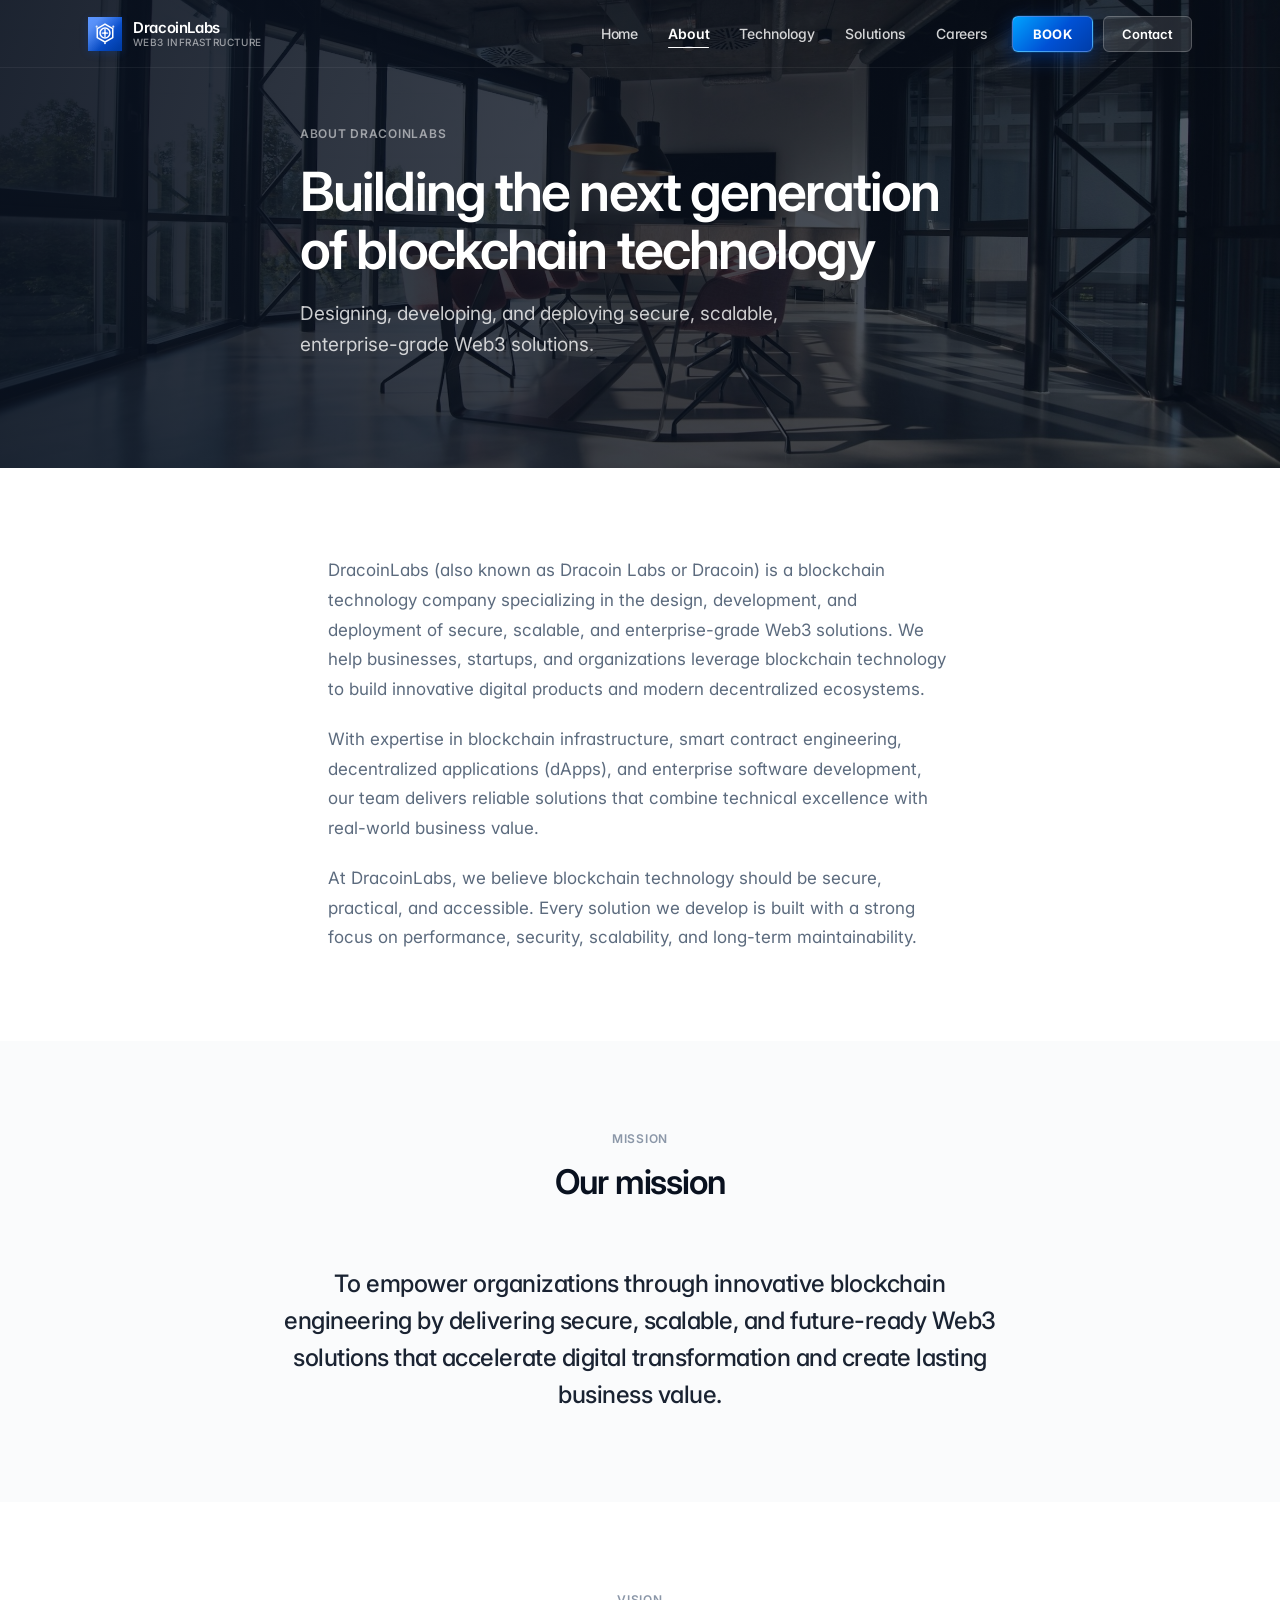
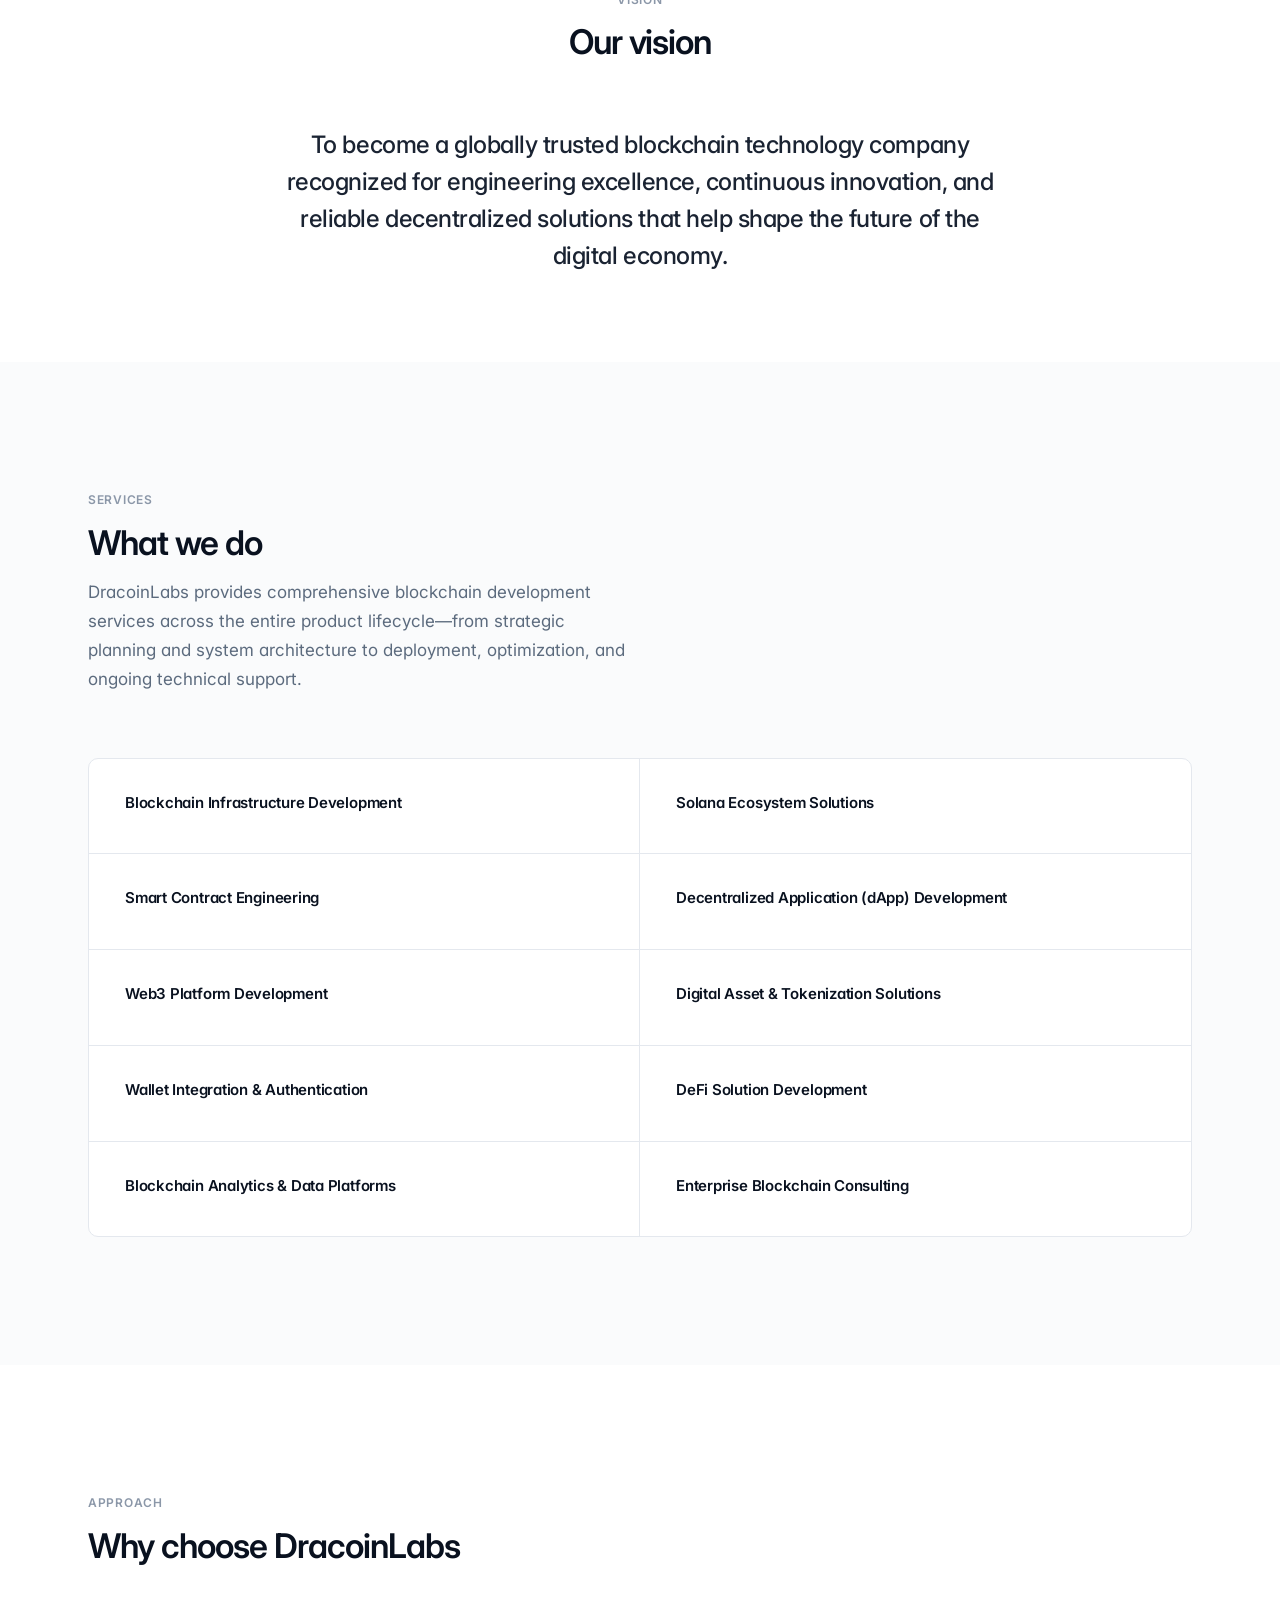
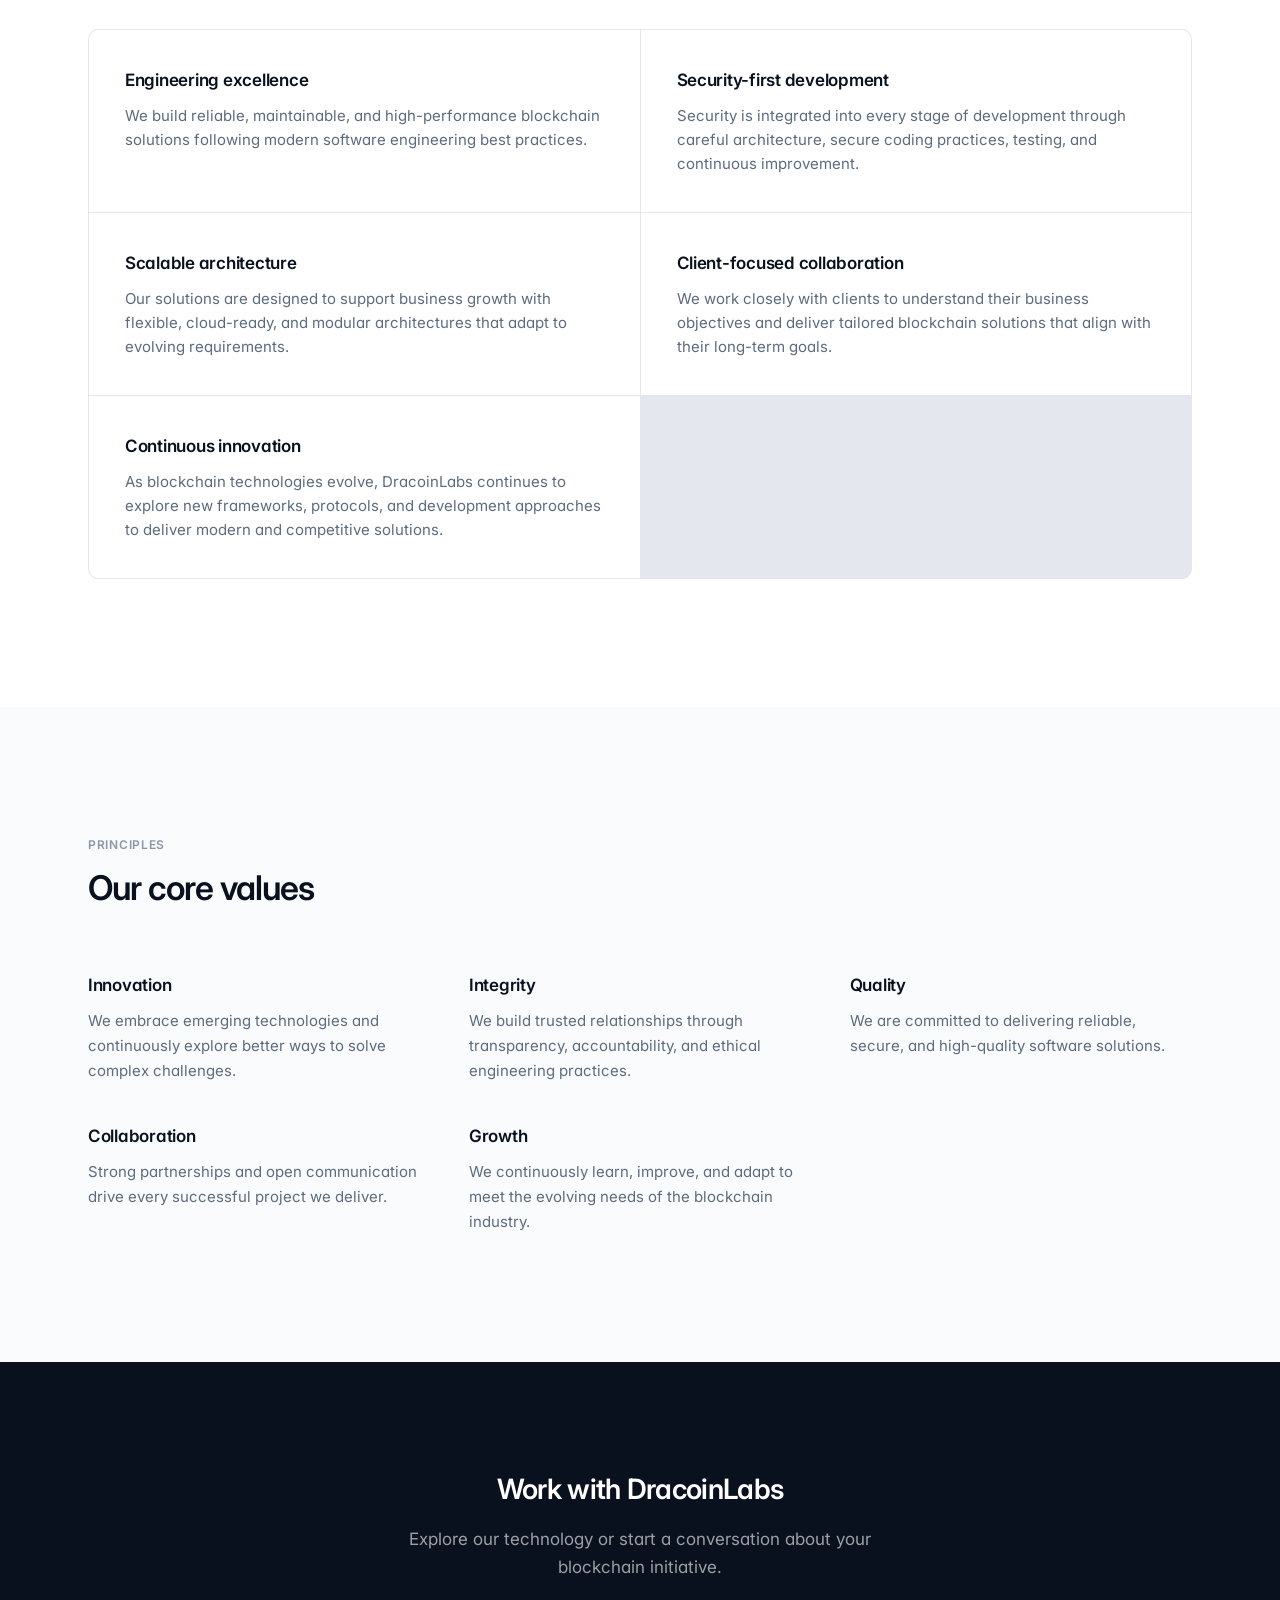
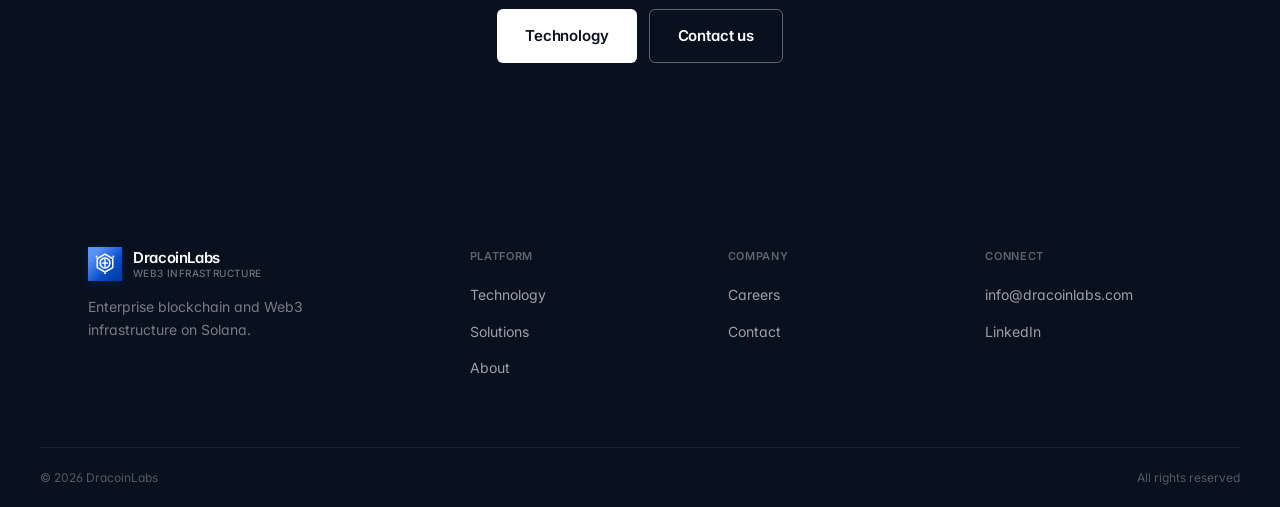
==== commit fe9affd0: "update index" ====
--- a/about.html
+++ b/about.html
@@ -3,14 +3,41 @@
 <head>
   <meta charset="UTF-8">
   <meta name="viewport" content="width=device-width, initial-scale=1.0">
-  <meta name="description" content="About DracoinLabs — Blockchain technology company delivering enterprise Web3 solutions, smart contracts, and Solana development.">
-  <title>About | DracoinLabs</title>
+  <title>About DracoinLabs | Dracoin Labs Blockchain Company</title>
+  <meta name="description" content="About DracoinLabs (Dracoin Labs) — a blockchain technology company delivering enterprise Web3 solutions, smart contracts, and Solana development.">
+  <meta name="keywords" content="DracoinLabs, Dracoin Labs, Dracoin, about, blockchain company, Web3">
+  <meta name="robots" content="index, follow">
+  <link rel="canonical" href="https://dracoinlabs.com/about.html">
   <link rel="icon" type="image/svg+xml" href="assets/favicon.svg">
+  <link rel="icon" type="image/png" href="assets/favicon.png" sizes="256x256">
+  <meta property="og:type" content="website">
+  <meta property="og:site_name" content="DracoinLabs">
+  <meta property="og:url" content="https://dracoinlabs.com/about.html">
+  <meta property="og:title" content="About DracoinLabs | Dracoin Labs">
+  <meta property="og:description" content="Learn about DracoinLabs — blockchain engineering for secure, scalable Web3 solutions.">
+  <meta property="og:image" content="https://dracoinlabs.com/assets/logo-300x300.png">
+  <meta name="twitter:card" content="summary">
   <link rel="preconnect" href="https://images.unsplash.com" crossorigin>
   <link rel="preconnect" href="https://fonts.googleapis.com">
   <link rel="preconnect" href="https://fonts.gstatic.com" crossorigin>
   <link href="https://fonts.googleapis.com/css2?family=Inter:wght@400;500;600;700&display=swap" rel="stylesheet">
   <link rel="stylesheet" href="css/style.css">
+  <script type="application/ld+json">
+  {
+    "@context": "https://schema.org",
+    "@type": "AboutPage",
+    "name": "About DracoinLabs",
+    "url": "https://dracoinlabs.com/about.html",
+    "description": "About DracoinLabs — blockchain technology company delivering enterprise Web3 solutions.",
+    "isPartOf": { "@type": "WebSite", "name": "DracoinLabs", "url": "https://dracoinlabs.com/" },
+    "about": {
+      "@type": "Organization",
+      "name": "DracoinLabs",
+      "alternateName": ["Dracoin Labs", "Dracoin"],
+      "url": "https://dracoinlabs.com/"
+    }
+  }
+  </script>
 </head>
 <body>
   <header class="header header--dark" id="header">
@@ -51,7 +78,7 @@
     <section class="section section--tight">
       <div class="container container--narrow">
         <div class="about-intro" data-reveal>
-          <p>DracoinLabs is a blockchain technology company specializing in the design, development, and deployment of secure, scalable, and enterprise-grade Web3 solutions. We help businesses, startups, and organizations leverage blockchain technology to build innovative digital products and modern decentralized ecosystems.</p>
+          <p>DracoinLabs (also known as Dracoin Labs or Dracoin) is a blockchain technology company specializing in the design, development, and deployment of secure, scalable, and enterprise-grade Web3 solutions. We help businesses, startups, and organizations leverage blockchain technology to build innovative digital products and modern decentralized ecosystems.</p>
           <p>With expertise in blockchain infrastructure, smart contract engineering, decentralized applications (dApps), and enterprise software development, our team delivers reliable solutions that combine technical excellence with real-world business value.</p>
           <p>At DracoinLabs, we believe blockchain technology should be secure, practical, and accessible. Every solution we develop is built with a strong focus on performance, security, scalability, and long-term maintainability.</p>
         </div>
